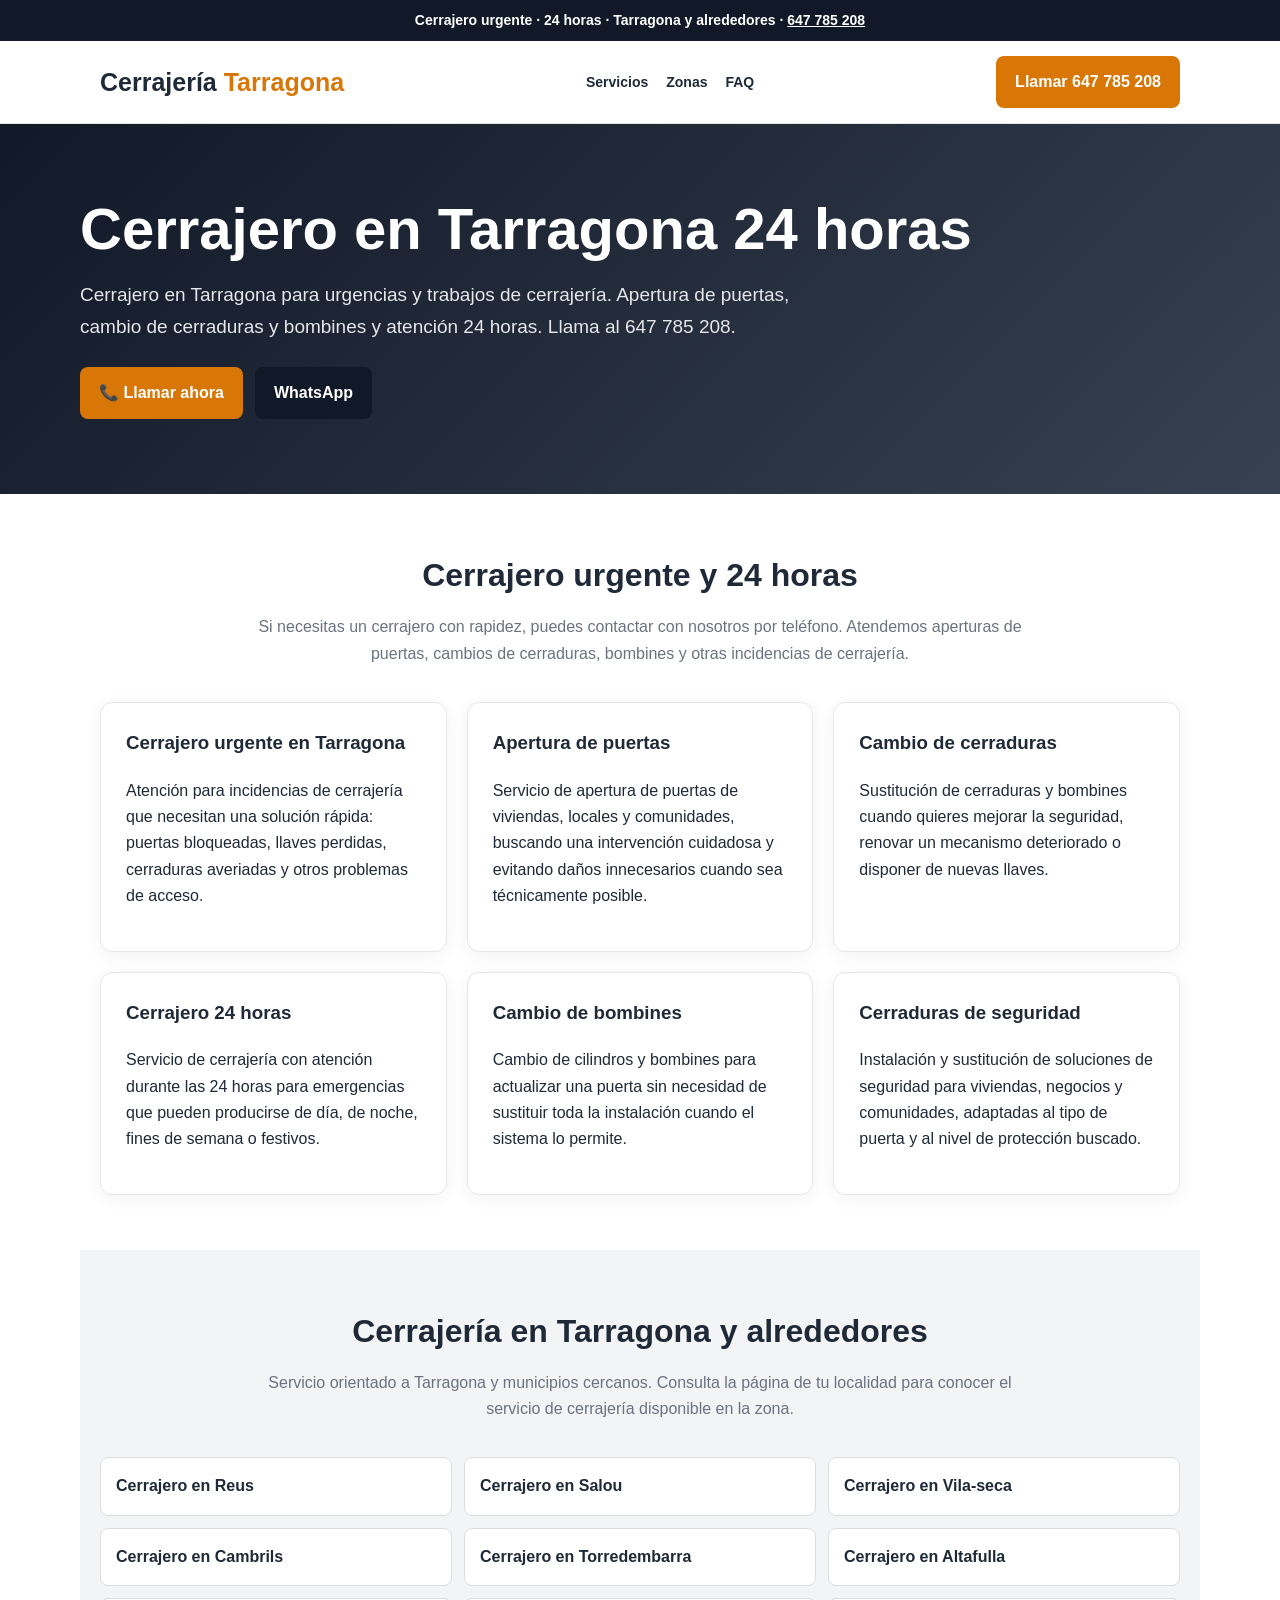
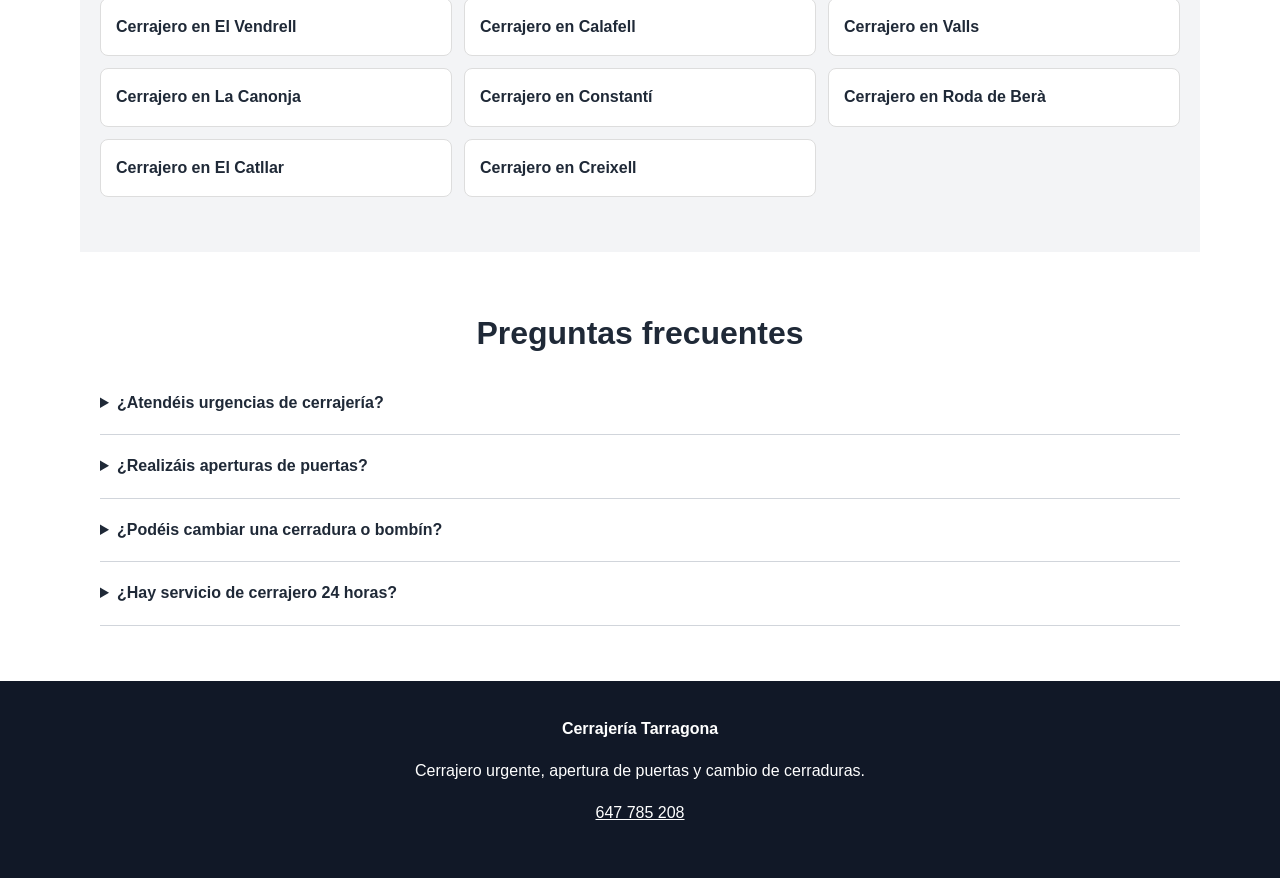
==== index.html @ 5fbf1080 "Cerrajero Tarragona" ====
<!doctype html>
<html lang="es">
<head>
<meta charset="utf-8">
<meta name="viewport" content="width=device-width, initial-scale=1">
<title>Cerrajero Tarragona 24 horas | Apertura de puertas y cambio de cerraduras</title>
<meta name="description" content="Cerrajero en Tarragona 24 horas. Servicio urgente de apertura de puertas, cambio de cerraduras y bombines en Tarragona y municipios cercanos. Llama al 647 785 208.">
<link rel="canonical" href="https://cerrajeria-tarragona.github.io/cerrajero/">
<meta name="robots" content="index,follow">
<meta property="og:title" content="Cerrajero Tarragona 24 horas | Apertura de puertas y cambio de cerraduras">
<meta property="og:description" content="Cerrajero en Tarragona 24 horas. Servicio urgente de apertura de puertas, cambio de cerraduras y bombines en Tarragona y municipios cercanos. Llama al 647 785 208.">
<meta property="og:type" content="website">
<meta property="og:url" content="https://cerrajeria-tarragona.github.io/cerrajero/">
<script type="application/ld+json">{"@context": "https://schema.org", "@type": "Locksmith", "name": "Cerrajero Tarragona", "url": "https://cerrajeria-tarragona.github.io/cerrajero/", "telephone": "+34647785208", "areaServed": {"@type": "City", "name": "Tarragona 24 horas"}}</script>
<link rel="stylesheet" href="/style.css">
</head>
<body>
<div class="top">Cerrajero urgente · 24 horas · Tarragona y alrededores · <a href="tel:+34647785208" style="color:#fff">647 785 208</a></div>
<header><nav class="nav"><a class="logo" href="https://cerrajeria-tarragona.github.io/cerrajero/">Cerrajería <span>Tarragona</span></a>
<div class="navlinks"><a href="https://cerrajeria-tarragona.github.io/cerrajero/#servicios">Servicios</a><a href="https://cerrajeria-tarragona.github.io/cerrajero/#zonas">Zonas</a><a href="https://cerrajeria-tarragona.github.io/cerrajero/#faq">FAQ</a></div>
<a class="btn" href="tel:+34647785208">Llamar 647 785 208</a></nav></header>

<section class="hero"><div class="hero-inner"><h1>Cerrajero en Tarragona 24 horas</h1><p>Cerrajero en Tarragona para urgencias y trabajos de cerrajería. Apertura de puertas, cambio de cerraduras y bombines y atención 24 horas. Llama al 647 785 208.</p>
<div class="actions"><a class="btn" href="tel:+34647785208">📞 Llamar ahora</a><a class="btn dark" href="https://wa.me/34647785208">WhatsApp</a></div></div></section>
<section class="section"><h2>Cerrajero urgente y 24 horas</h2><p class="lead">Si necesitas un cerrajero con rapidez, puedes contactar con nosotros por teléfono. Atendemos aperturas de puertas, cambios de cerraduras, bombines y otras incidencias de cerrajería.</p>
<div class="grid"><article class="card"><h3>Cerrajero urgente en Tarragona</h3><p>Atención para incidencias de cerrajería que necesitan una solución rápida: puertas bloqueadas, llaves perdidas, cerraduras averiadas y otros problemas de acceso.</p></article>
<article class="card"><h3>Apertura de puertas</h3><p>Servicio de apertura de puertas de viviendas, locales y comunidades, buscando una intervención cuidadosa y evitando daños innecesarios cuando sea técnicamente posible.</p></article>
<article class="card"><h3>Cambio de cerraduras</h3><p>Sustitución de cerraduras y bombines cuando quieres mejorar la seguridad, renovar un mecanismo deteriorado o disponer de nuevas llaves.</p></article>
<article class="card"><h3>Cerrajero 24 horas</h3><p>Servicio de cerrajería con atención durante las 24 horas para emergencias que pueden producirse de día, de noche, fines de semana o festivos.</p></article>
<article class="card"><h3>Cambio de bombines</h3><p>Cambio de cilindros y bombines para actualizar una puerta sin necesidad de sustituir toda la instalación cuando el sistema lo permite.</p></article>
<article class="card"><h3>Cerraduras de seguridad</h3><p>Instalación y sustitución de soluciones de seguridad para viviendas, negocios y comunidades, adaptadas al tipo de puerta y al nivel de protección buscado.</p></article></div></section>
<section class="section band"><h2>Cerrajería en Tarragona y alrededores</h2><p class="lead">Servicio orientado a Tarragona y municipios cercanos. Consulta la página de tu localidad para conocer el servicio de cerrajería disponible en la zona.</p>
<div class="local-grid"><a href="/barrios/reus/">Cerrajero en Reus</a>
<a href="/barrios/salou/">Cerrajero en Salou</a>
<a href="/barrios/vila-seca/">Cerrajero en Vila-seca</a>
<a href="/barrios/cambrils/">Cerrajero en Cambrils</a>
<a href="/barrios/torredembarra/">Cerrajero en Torredembarra</a>
<a href="/barrios/altafulla/">Cerrajero en Altafulla</a>
<a href="/barrios/el-vendrell/">Cerrajero en El Vendrell</a>
<a href="/barrios/calafell/">Cerrajero en Calafell</a>
<a href="/barrios/valls/">Cerrajero en Valls</a>
<a href="/barrios/la-canonja/">Cerrajero en La Canonja</a>
<a href="/barrios/constanti/">Cerrajero en Constantí</a>
<a href="/barrios/roda-de-bera/">Cerrajero en Roda de Berà</a>
<a href="/barrios/el-catllar/">Cerrajero en El Catllar</a>
<a href="/barrios/creixell/">Cerrajero en Creixell</a></div></section>
<section class="section faq" id="faq"><h2>Preguntas frecuentes</h2>
<details><summary>¿Atendéis urgencias de cerrajería?</summary><p>Sí. Puedes llamar al 647 785 208 para consultar una intervención urgente de cerrajería.</p></details>
<details><summary>¿Realizáis aperturas de puertas?</summary><p>Sí, ofrecemos servicio de apertura de puertas para viviendas, locales y otras instalaciones, según el tipo de cerradura y la incidencia.</p></details>
<details><summary>¿Podéis cambiar una cerradura o bombín?</summary><p>Sí. Realizamos cambios de cerraduras y bombines y podemos orientarte sobre la solución adecuada para tu puerta.</p></details>
<details><summary>¿Hay servicio de cerrajero 24 horas?</summary><p>La web ofrece contacto para servicio de cerrajería 24 horas. Llama al 647 785 208 para solicitar atención.</p></details>
</section>
<footer><div class="footer-inner"><strong>Cerrajería Tarragona</strong><p>Cerrajero urgente, apertura de puertas y cambio de cerraduras.</p><p><a href="tel:+34647785208" style="color:#fff">647 785 208</a></p></div></footer>
<div class="sticky"><a class="call" href="tel:+34647785208">📞 Llamar</a><a class="wa" href="https://wa.me/34647785208">WhatsApp</a></div>
</body></html>
---- style.css ----
:root{--primary:#111827;--accent:#d97706;--light:#f3f4f6;--white:#fff;--text:#1f2937;--muted:#6b7280;--max:1120px}
*{box-sizing:border-box}html{scroll-behavior:smooth}body{margin:0;font-family:Arial,Helvetica,sans-serif;color:var(--text);line-height:1.65;background:#fff}
a{color:inherit}.top{background:var(--primary);color:#fff;text-align:center;padding:9px 15px;font-weight:700;font-size:14px}
header{background:#fff;border-bottom:1px solid #e5e7eb;position:sticky;top:0;z-index:20}
.nav{max-width:var(--max);margin:auto;padding:15px 20px;display:flex;align-items:center;justify-content:space-between;gap:20px}
.logo{font-size:25px;font-weight:800;text-decoration:none}.logo span{color:var(--accent)}
.navlinks{display:flex;gap:18px;align-items:center}.navlinks a{text-decoration:none;font-weight:700;font-size:14px}
.btn{display:inline-block;background:var(--accent);color:#fff!important;text-decoration:none;padding:13px 19px;border-radius:8px;font-weight:800;border:0}
.btn.dark{background:var(--primary)}.hero{background:linear-gradient(135deg,#111827,#374151);color:#fff;padding:75px 20px}
.hero-inner{max-width:var(--max);margin:auto}.hero h1{font-size:clamp(34px,5vw,58px);line-height:1.05;margin:0 0 18px}.hero p{font-size:19px;max-width:760px;color:#e5e7eb}
.actions{display:flex;gap:12px;flex-wrap:wrap;margin-top:25px}.section{max-width:var(--max);margin:auto;padding:55px 20px}.section h2{text-align:center;font-size:32px;margin:0 0 12px}.lead{text-align:center;max-width:800px;margin:0 auto 35px;color:var(--muted)}
.grid{display:grid;grid-template-columns:repeat(3,1fr);gap:20px}.card{padding:25px;border:1px solid #e5e7eb;border-radius:12px;background:#fff;box-shadow:0 4px 18px rgba(0,0,0,.05)}.card h3{margin-top:0}
.band{background:var(--light)}.faq details{padding:18px 0;border-bottom:1px solid #d1d5db}.faq summary{font-weight:800;cursor:pointer}
.local-grid{display:grid;grid-template-columns:repeat(3,1fr);gap:12px}.local-grid a{padding:15px;border:1px solid #ddd;border-radius:8px;text-decoration:none;font-weight:700;background:#fff}
footer{background:var(--primary);color:#fff;padding:35px 20px;text-align:center}.footer-inner{max-width:var(--max);margin:auto}
.sticky{display:none;position:fixed;bottom:0;left:0;right:0;background:#111827;padding:10px;z-index:30;gap:8px}.sticky a{flex:1;text-align:center;padding:12px;border-radius:7px;text-decoration:none;font-weight:800}.sticky .call{background:var(--accent);color:#fff}.sticky .wa{background:#16a34a;color:#fff}
.breadcrumb{max-width:var(--max);margin:auto;padding:15px 20px;font-size:14px;color:var(--muted)}
@media(max-width:800px){.grid,.local-grid{grid-template-columns:1fr 1fr}.navlinks{display:none}.hero{padding:55px 20px}}
@media(max-width:520px){.grid,.local-grid{grid-template-columns:1fr}.sticky{display:flex}.hero h1{font-size:38px}.section{padding:42px 18px}.nav{padding:13px 16px}}
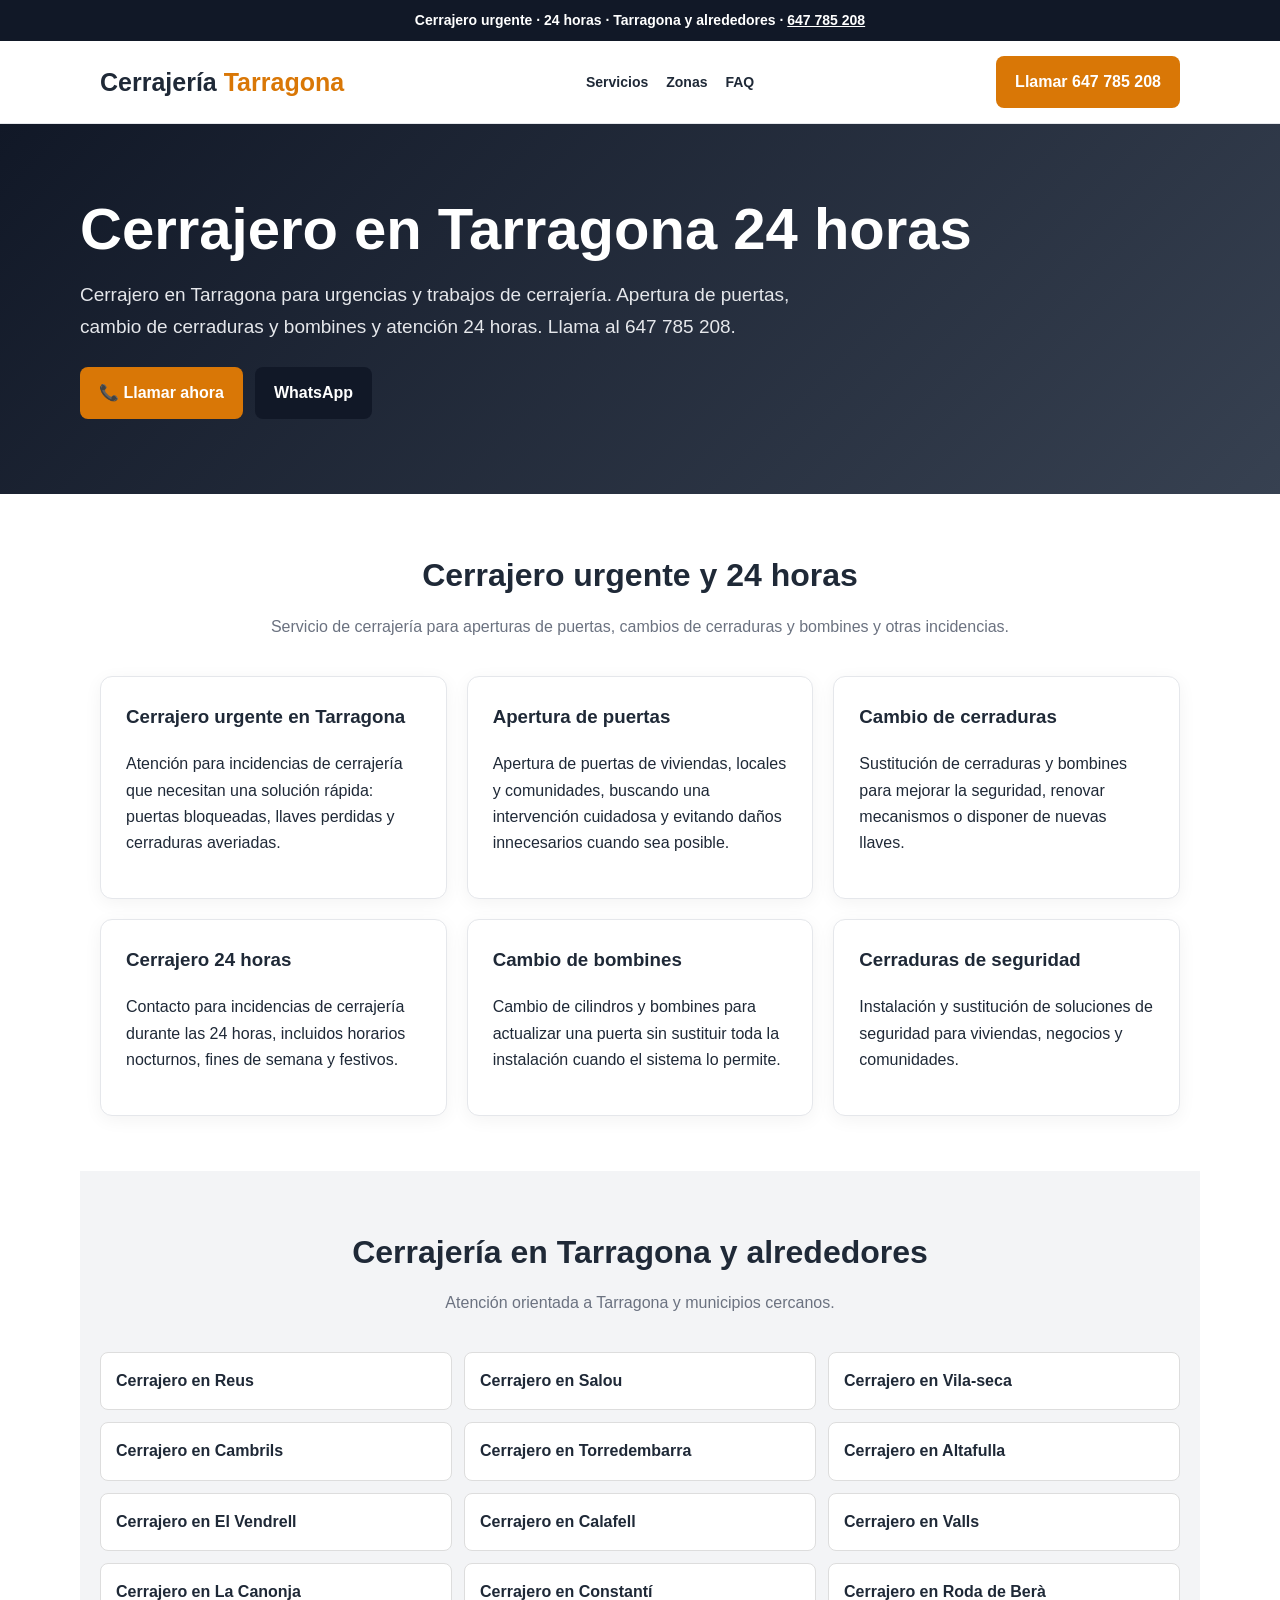
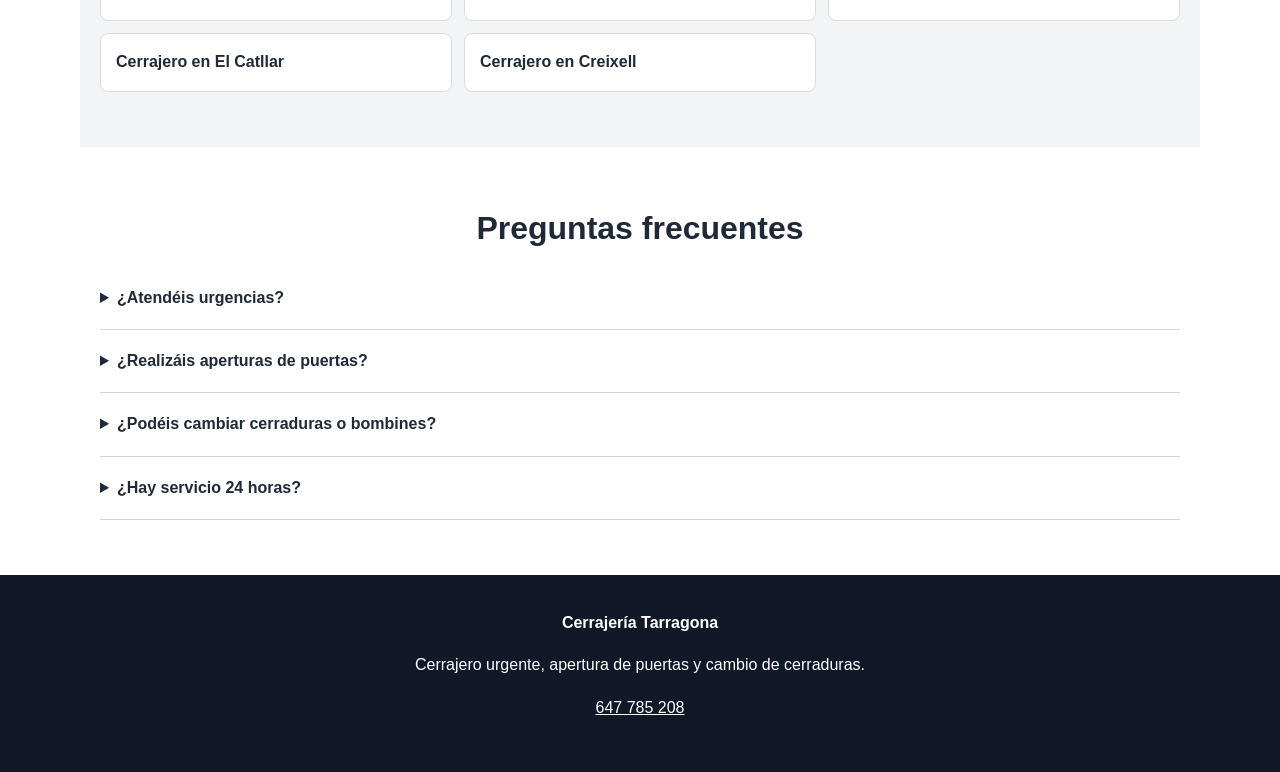
==== commit ffef8959: "Cerrajero en Tarragona Cerrajero urgente en Tarragona" ====
--- a/index.html
+++ b/index.html
@@ -1,55 +1 @@
-<!doctype html>
-<html lang="es">
-<head>
-<meta charset="utf-8">
-<meta name="viewport" content="width=device-width, initial-scale=1">
-<title>Cerrajero Tarragona 24 horas | Apertura de puertas y cambio de cerraduras</title>
-<meta name="description" content="Cerrajero en Tarragona 24 horas. Servicio urgente de apertura de puertas, cambio de cerraduras y bombines en Tarragona y municipios cercanos. Llama al 647 785 208.">
-<link rel="canonical" href="https://cerrajeria-tarragona.github.io/cerrajero/">
-<meta name="robots" content="index,follow">
-<meta property="og:title" content="Cerrajero Tarragona 24 horas | Apertura de puertas y cambio de cerraduras">
-<meta property="og:description" content="Cerrajero en Tarragona 24 horas. Servicio urgente de apertura de puertas, cambio de cerraduras y bombines en Tarragona y municipios cercanos. Llama al 647 785 208.">
-<meta property="og:type" content="website">
-<meta property="og:url" content="https://cerrajeria-tarragona.github.io/cerrajero/">
-<script type="application/ld+json">{"@context": "https://schema.org", "@type": "Locksmith", "name": "Cerrajero Tarragona", "url": "https://cerrajeria-tarragona.github.io/cerrajero/", "telephone": "+34647785208", "areaServed": {"@type": "City", "name": "Tarragona 24 horas"}}</script>
-<link rel="stylesheet" href="/style.css">
-</head>
-<body>
-<div class="top">Cerrajero urgente · 24 horas · Tarragona y alrededores · <a href="tel:+34647785208" style="color:#fff">647 785 208</a></div>
-<header><nav class="nav"><a class="logo" href="https://cerrajeria-tarragona.github.io/cerrajero/">Cerrajería <span>Tarragona</span></a>
-<div class="navlinks"><a href="https://cerrajeria-tarragona.github.io/cerrajero/#servicios">Servicios</a><a href="https://cerrajeria-tarragona.github.io/cerrajero/#zonas">Zonas</a><a href="https://cerrajeria-tarragona.github.io/cerrajero/#faq">FAQ</a></div>
-<a class="btn" href="tel:+34647785208">Llamar 647 785 208</a></nav></header>
-
-<section class="hero"><div class="hero-inner"><h1>Cerrajero en Tarragona 24 horas</h1><p>Cerrajero en Tarragona para urgencias y trabajos de cerrajería. Apertura de puertas, cambio de cerraduras y bombines y atención 24 horas. Llama al 647 785 208.</p>
-<div class="actions"><a class="btn" href="tel:+34647785208">📞 Llamar ahora</a><a class="btn dark" href="https://wa.me/34647785208">WhatsApp</a></div></div></section>
-<section class="section"><h2>Cerrajero urgente y 24 horas</h2><p class="lead">Si necesitas un cerrajero con rapidez, puedes contactar con nosotros por teléfono. Atendemos aperturas de puertas, cambios de cerraduras, bombines y otras incidencias de cerrajería.</p>
-<div class="grid"><article class="card"><h3>Cerrajero urgente en Tarragona</h3><p>Atención para incidencias de cerrajería que necesitan una solución rápida: puertas bloqueadas, llaves perdidas, cerraduras averiadas y otros problemas de acceso.</p></article>
-<article class="card"><h3>Apertura de puertas</h3><p>Servicio de apertura de puertas de viviendas, locales y comunidades, buscando una intervención cuidadosa y evitando daños innecesarios cuando sea técnicamente posible.</p></article>
-<article class="card"><h3>Cambio de cerraduras</h3><p>Sustitución de cerraduras y bombines cuando quieres mejorar la seguridad, renovar un mecanismo deteriorado o disponer de nuevas llaves.</p></article>
-<article class="card"><h3>Cerrajero 24 horas</h3><p>Servicio de cerrajería con atención durante las 24 horas para emergencias que pueden producirse de día, de noche, fines de semana o festivos.</p></article>
-<article class="card"><h3>Cambio de bombines</h3><p>Cambio de cilindros y bombines para actualizar una puerta sin necesidad de sustituir toda la instalación cuando el sistema lo permite.</p></article>
-<article class="card"><h3>Cerraduras de seguridad</h3><p>Instalación y sustitución de soluciones de seguridad para viviendas, negocios y comunidades, adaptadas al tipo de puerta y al nivel de protección buscado.</p></article></div></section>
-<section class="section band"><h2>Cerrajería en Tarragona y alrededores</h2><p class="lead">Servicio orientado a Tarragona y municipios cercanos. Consulta la página de tu localidad para conocer el servicio de cerrajería disponible en la zona.</p>
-<div class="local-grid"><a href="/barrios/reus/">Cerrajero en Reus</a>
-<a href="/barrios/salou/">Cerrajero en Salou</a>
-<a href="/barrios/vila-seca/">Cerrajero en Vila-seca</a>
-<a href="/barrios/cambrils/">Cerrajero en Cambrils</a>
-<a href="/barrios/torredembarra/">Cerrajero en Torredembarra</a>
-<a href="/barrios/altafulla/">Cerrajero en Altafulla</a>
-<a href="/barrios/el-vendrell/">Cerrajero en El Vendrell</a>
-<a href="/barrios/calafell/">Cerrajero en Calafell</a>
-<a href="/barrios/valls/">Cerrajero en Valls</a>
-<a href="/barrios/la-canonja/">Cerrajero en La Canonja</a>
-<a href="/barrios/constanti/">Cerrajero en Constantí</a>
-<a href="/barrios/roda-de-bera/">Cerrajero en Roda de Berà</a>
-<a href="/barrios/el-catllar/">Cerrajero en El Catllar</a>
-<a href="/barrios/creixell/">Cerrajero en Creixell</a></div></section>
-<section class="section faq" id="faq"><h2>Preguntas frecuentes</h2>
-<details><summary>¿Atendéis urgencias de cerrajería?</summary><p>Sí. Puedes llamar al 647 785 208 para consultar una intervención urgente de cerrajería.</p></details>
-<details><summary>¿Realizáis aperturas de puertas?</summary><p>Sí, ofrecemos servicio de apertura de puertas para viviendas, locales y otras instalaciones, según el tipo de cerradura y la incidencia.</p></details>
-<details><summary>¿Podéis cambiar una cerradura o bombín?</summary><p>Sí. Realizamos cambios de cerraduras y bombines y podemos orientarte sobre la solución adecuada para tu puerta.</p></details>
-<details><summary>¿Hay servicio de cerrajero 24 horas?</summary><p>La web ofrece contacto para servicio de cerrajería 24 horas. Llama al 647 785 208 para solicitar atención.</p></details>
-</section>
-<footer><div class="footer-inner"><strong>Cerrajería Tarragona</strong><p>Cerrajero urgente, apertura de puertas y cambio de cerraduras.</p><p><a href="tel:+34647785208" style="color:#fff">647 785 208</a></p></div></footer>
-<div class="sticky"><a class="call" href="tel:+34647785208">📞 Llamar</a><a class="wa" href="https://wa.me/34647785208">WhatsApp</a></div>
-</body></html>+<!doctype html><html lang="es"><head><meta charset="utf-8"><meta name="viewport" content="width=device-width,initial-scale=1"><title>Cerrajero Tarragona 24 horas | Apertura de puertas y cambio de cerraduras</title><meta name="description" content="Cerrajero en Tarragona 24 horas. Servicio urgente de apertura de puertas, cambio de cerraduras y bombines. Teléfono 647 785 208."><link rel="canonical" href="https://cerrajeria-tarragona.github.io/cerrajero/"><meta name="robots" content="index,follow"><meta property="og:title" content="Cerrajero Tarragona 24 horas | Apertura de puertas y cambio de cerraduras"><meta property="og:description" content="Cerrajero en Tarragona 24 horas. Servicio urgente de apertura de puertas, cambio de cerraduras y bombines. Teléfono 647 785 208."><meta property="og:url" content="https://cerrajeria-tarragona.github.io/cerrajero/"><link rel="stylesheet" href="style.css"><script type="application/ld+json">{"@context": "https://schema.org", "@type": "Locksmith", "name": "Cerrajero Tarragona", "url": "https://cerrajeria-tarragona.github.io/cerrajero/", "telephone": "+34647785208", "areaServed": {"@type": "City", "name": "Tarragona"}}</script></head><body><div class="top">Cerrajero urgente · 24 horas · Tarragona y alrededores · <a href="tel:+34647785208">647 785 208</a></div><header><nav class="nav"><a class="logo" href="https://cerrajeria-tarragona.github.io/cerrajero/">Cerrajería <span>Tarragona</span></a><div class="navlinks"><a href="https://cerrajeria-tarragona.github.io/cerrajero/#servicios">Servicios</a><a href="https://cerrajeria-tarragona.github.io/cerrajero/#zonas">Zonas</a><a href="https://cerrajeria-tarragona.github.io/cerrajero/#faq">FAQ</a></div><a class="btn" href="tel:+34647785208">Llamar 647 785 208</a></nav></header><section class="hero"><div class="hero-inner"><h1>Cerrajero en Tarragona 24 horas</h1><p>Cerrajero en Tarragona para urgencias y trabajos de cerrajería. Apertura de puertas, cambio de cerraduras y bombines y atención 24 horas. Llama al 647 785 208.</p><div class="actions"><a class="btn" href="tel:+34647785208">📞 Llamar ahora</a><a class="btn dark" href="https://wa.me/34647785208">WhatsApp</a></div></div></section><section class="section" id="servicios"><h2>Cerrajero urgente y 24 horas</h2><p class="lead">Servicio de cerrajería para aperturas de puertas, cambios de cerraduras y bombines y otras incidencias.</p><div class="grid"><article class="card"><h3>Cerrajero urgente en Tarragona</h3><p>Atención para incidencias de cerrajería que necesitan una solución rápida: puertas bloqueadas, llaves perdidas y cerraduras averiadas.</p></article><article class="card"><h3>Apertura de puertas</h3><p>Apertura de puertas de viviendas, locales y comunidades, buscando una intervención cuidadosa y evitando daños innecesarios cuando sea posible.</p></article><article class="card"><h3>Cambio de cerraduras</h3><p>Sustitución de cerraduras y bombines para mejorar la seguridad, renovar mecanismos o disponer de nuevas llaves.</p></article><article class="card"><h3>Cerrajero 24 horas</h3><p>Contacto para incidencias de cerrajería durante las 24 horas, incluidos horarios nocturnos, fines de semana y festivos.</p></article><article class="card"><h3>Cambio de bombines</h3><p>Cambio de cilindros y bombines para actualizar una puerta sin sustituir toda la instalación cuando el sistema lo permite.</p></article><article class="card"><h3>Cerraduras de seguridad</h3><p>Instalación y sustitución de soluciones de seguridad para viviendas, negocios y comunidades.</p></article></div></section><section class="section band" id="zonas"><h2>Cerrajería en Tarragona y alrededores</h2><p class="lead">Atención orientada a Tarragona y municipios cercanos.</p><div class="local-grid"><a href="https://cerrajeria-tarragona.github.io/cerrajero/barrios/reus/">Cerrajero en Reus</a><a href="https://cerrajeria-tarragona.github.io/cerrajero/barrios/salou/">Cerrajero en Salou</a><a href="https://cerrajeria-tarragona.github.io/cerrajero/barrios/vila-seca/">Cerrajero en Vila-seca</a><a href="https://cerrajeria-tarragona.github.io/cerrajero/barrios/cambrils/">Cerrajero en Cambrils</a><a href="https://cerrajeria-tarragona.github.io/cerrajero/barrios/torredembarra/">Cerrajero en Torredembarra</a><a href="https://cerrajeria-tarragona.github.io/cerrajero/barrios/altafulla/">Cerrajero en Altafulla</a><a href="https://cerrajeria-tarragona.github.io/cerrajero/barrios/el-vendrell/">Cerrajero en El Vendrell</a><a href="https://cerrajeria-tarragona.github.io/cerrajero/barrios/calafell/">Cerrajero en Calafell</a><a href="https://cerrajeria-tarragona.github.io/cerrajero/barrios/valls/">Cerrajero en Valls</a><a href="https://cerrajeria-tarragona.github.io/cerrajero/barrios/la-canonja/">Cerrajero en La Canonja</a><a href="https://cerrajeria-tarragona.github.io/cerrajero/barrios/constanti/">Cerrajero en Constantí</a><a href="https://cerrajeria-tarragona.github.io/cerrajero/barrios/roda-de-bera/">Cerrajero en Roda de Berà</a><a href="https://cerrajeria-tarragona.github.io/cerrajero/barrios/el-catllar/">Cerrajero en El Catllar</a><a href="https://cerrajeria-tarragona.github.io/cerrajero/barrios/creixell/">Cerrajero en Creixell</a></div></section><section class="section faq" id="faq"><h2>Preguntas frecuentes</h2><details><summary>¿Atendéis urgencias?</summary><p>Sí. Llama al 647 785 208 para consultar una intervención urgente.</p></details><details><summary>¿Realizáis aperturas de puertas?</summary><p>Sí, según el tipo de cerradura y la incidencia.</p></details><details><summary>¿Podéis cambiar cerraduras o bombines?</summary><p>Sí, realizamos cambios de cerraduras y bombines.</p></details><details><summary>¿Hay servicio 24 horas?</summary><p>Puedes llamar al 647 785 208 para consultar atención 24 horas.</p></details></section><footer><div class="footer-inner"><strong>Cerrajería Tarragona</strong><p>Cerrajero urgente, apertura de puertas y cambio de cerraduras.</p><p><a href="tel:+34647785208" style="color:#fff">647 785 208</a></p></div></footer><div class="sticky"><a class="call" href="tel:+34647785208">📞 Llamar</a><a class="wa" href="https://wa.me/34647785208">WhatsApp</a></div></body></html>
--- a/style.css
+++ b/style.css
@@ -1,20 +1 @@
-
-:root{--primary:#111827;--accent:#d97706;--light:#f3f4f6;--white:#fff;--text:#1f2937;--muted:#6b7280;--max:1120px}
-*{box-sizing:border-box}html{scroll-behavior:smooth}body{margin:0;font-family:Arial,Helvetica,sans-serif;color:var(--text);line-height:1.65;background:#fff}
-a{color:inherit}.top{background:var(--primary);color:#fff;text-align:center;padding:9px 15px;font-weight:700;font-size:14px}
-header{background:#fff;border-bottom:1px solid #e5e7eb;position:sticky;top:0;z-index:20}
-.nav{max-width:var(--max);margin:auto;padding:15px 20px;display:flex;align-items:center;justify-content:space-between;gap:20px}
-.logo{font-size:25px;font-weight:800;text-decoration:none}.logo span{color:var(--accent)}
-.navlinks{display:flex;gap:18px;align-items:center}.navlinks a{text-decoration:none;font-weight:700;font-size:14px}
-.btn{display:inline-block;background:var(--accent);color:#fff!important;text-decoration:none;padding:13px 19px;border-radius:8px;font-weight:800;border:0}
-.btn.dark{background:var(--primary)}.hero{background:linear-gradient(135deg,#111827,#374151);color:#fff;padding:75px 20px}
-.hero-inner{max-width:var(--max);margin:auto}.hero h1{font-size:clamp(34px,5vw,58px);line-height:1.05;margin:0 0 18px}.hero p{font-size:19px;max-width:760px;color:#e5e7eb}
-.actions{display:flex;gap:12px;flex-wrap:wrap;margin-top:25px}.section{max-width:var(--max);margin:auto;padding:55px 20px}.section h2{text-align:center;font-size:32px;margin:0 0 12px}.lead{text-align:center;max-width:800px;margin:0 auto 35px;color:var(--muted)}
-.grid{display:grid;grid-template-columns:repeat(3,1fr);gap:20px}.card{padding:25px;border:1px solid #e5e7eb;border-radius:12px;background:#fff;box-shadow:0 4px 18px rgba(0,0,0,.05)}.card h3{margin-top:0}
-.band{background:var(--light)}.faq details{padding:18px 0;border-bottom:1px solid #d1d5db}.faq summary{font-weight:800;cursor:pointer}
-.local-grid{display:grid;grid-template-columns:repeat(3,1fr);gap:12px}.local-grid a{padding:15px;border:1px solid #ddd;border-radius:8px;text-decoration:none;font-weight:700;background:#fff}
-footer{background:var(--primary);color:#fff;padding:35px 20px;text-align:center}.footer-inner{max-width:var(--max);margin:auto}
-.sticky{display:none;position:fixed;bottom:0;left:0;right:0;background:#111827;padding:10px;z-index:30;gap:8px}.sticky a{flex:1;text-align:center;padding:12px;border-radius:7px;text-decoration:none;font-weight:800}.sticky .call{background:var(--accent);color:#fff}.sticky .wa{background:#16a34a;color:#fff}
-.breadcrumb{max-width:var(--max);margin:auto;padding:15px 20px;font-size:14px;color:var(--muted)}
-@media(max-width:800px){.grid,.local-grid{grid-template-columns:1fr 1fr}.navlinks{display:none}.hero{padding:55px 20px}}
-@media(max-width:520px){.grid,.local-grid{grid-template-columns:1fr}.sticky{display:flex}.hero h1{font-size:38px}.section{padding:42px 18px}.nav{padding:13px 16px}}
+*{box-sizing:border-box}html{scroll-behavior:smooth}body{margin:0;font-family:Arial,Helvetica,sans-serif;color:#1f2937;line-height:1.65;background:#fff}a{color:inherit}.top{background:#111827;color:#fff;text-align:center;padding:9px 15px;font-weight:700;font-size:14px}.top a{color:#fff}header{background:#fff;border-bottom:1px solid #e5e7eb;position:sticky;top:0;z-index:20}.nav{max-width:1120px;margin:auto;padding:15px 20px;display:flex;align-items:center;justify-content:space-between;gap:20px}.logo{font-size:25px;font-weight:800;text-decoration:none}.logo span{color:#d97706}.navlinks{display:flex;gap:18px}.navlinks a{text-decoration:none;font-weight:700;font-size:14px}.btn{display:inline-block;background:#d97706;color:#fff!important;text-decoration:none;padding:13px 19px;border-radius:8px;font-weight:800}.btn.dark{background:#111827}.hero{background:linear-gradient(135deg,#111827,#374151);color:#fff;padding:75px 20px}.hero-inner{max-width:1120px;margin:auto}.hero h1{font-size:clamp(34px,5vw,58px);line-height:1.05;margin:0 0 18px}.hero p{font-size:19px;max-width:760px;color:#e5e7eb}.actions{display:flex;gap:12px;flex-wrap:wrap;margin-top:25px}.section{max-width:1120px;margin:auto;padding:55px 20px}.section h2{text-align:center;font-size:32px;margin:0 0 12px}.lead{text-align:center;max-width:800px;margin:0 auto 35px;color:#6b7280}.grid{display:grid;grid-template-columns:repeat(3,1fr);gap:20px}.card{padding:25px;border:1px solid #e5e7eb;border-radius:12px;background:#fff;box-shadow:0 4px 18px rgba(0,0,0,.05)}.card h3{margin-top:0}.band{background:#f3f4f6}.faq details{padding:18px 0;border-bottom:1px solid #d1d5db}.faq summary{font-weight:800;cursor:pointer}.local-grid{display:grid;grid-template-columns:repeat(3,1fr);gap:12px}.local-grid a{padding:15px;border:1px solid #ddd;border-radius:8px;text-decoration:none;font-weight:700;background:#fff}footer{background:#111827;color:#fff;padding:35px 20px;text-align:center}.footer-inner{max-width:1120px;margin:auto}.sticky{display:none;position:fixed;bottom:0;left:0;right:0;background:#111827;padding:10px;z-index:30;gap:8px}.sticky a{flex:1;text-align:center;padding:12px;border-radius:7px;text-decoration:none;font-weight:800}.sticky .call{background:#d97706;color:#fff}.sticky .wa{background:#16a34a;color:#fff}.breadcrumb{max-width:1120px;margin:auto;padding:15px 20px;font-size:14px;color:#6b7280}@media(max-width:800px){.grid,.local-grid{grid-template-columns:1fr 1fr}.navlinks{display:none}.hero{padding:55px 20px}}@media(max-width:520px){.grid,.local-grid{grid-template-columns:1fr}.sticky{display:flex}.hero h1{font-size:38px}.section{padding:42px 18px}.nav{padding:13px 16px}}
